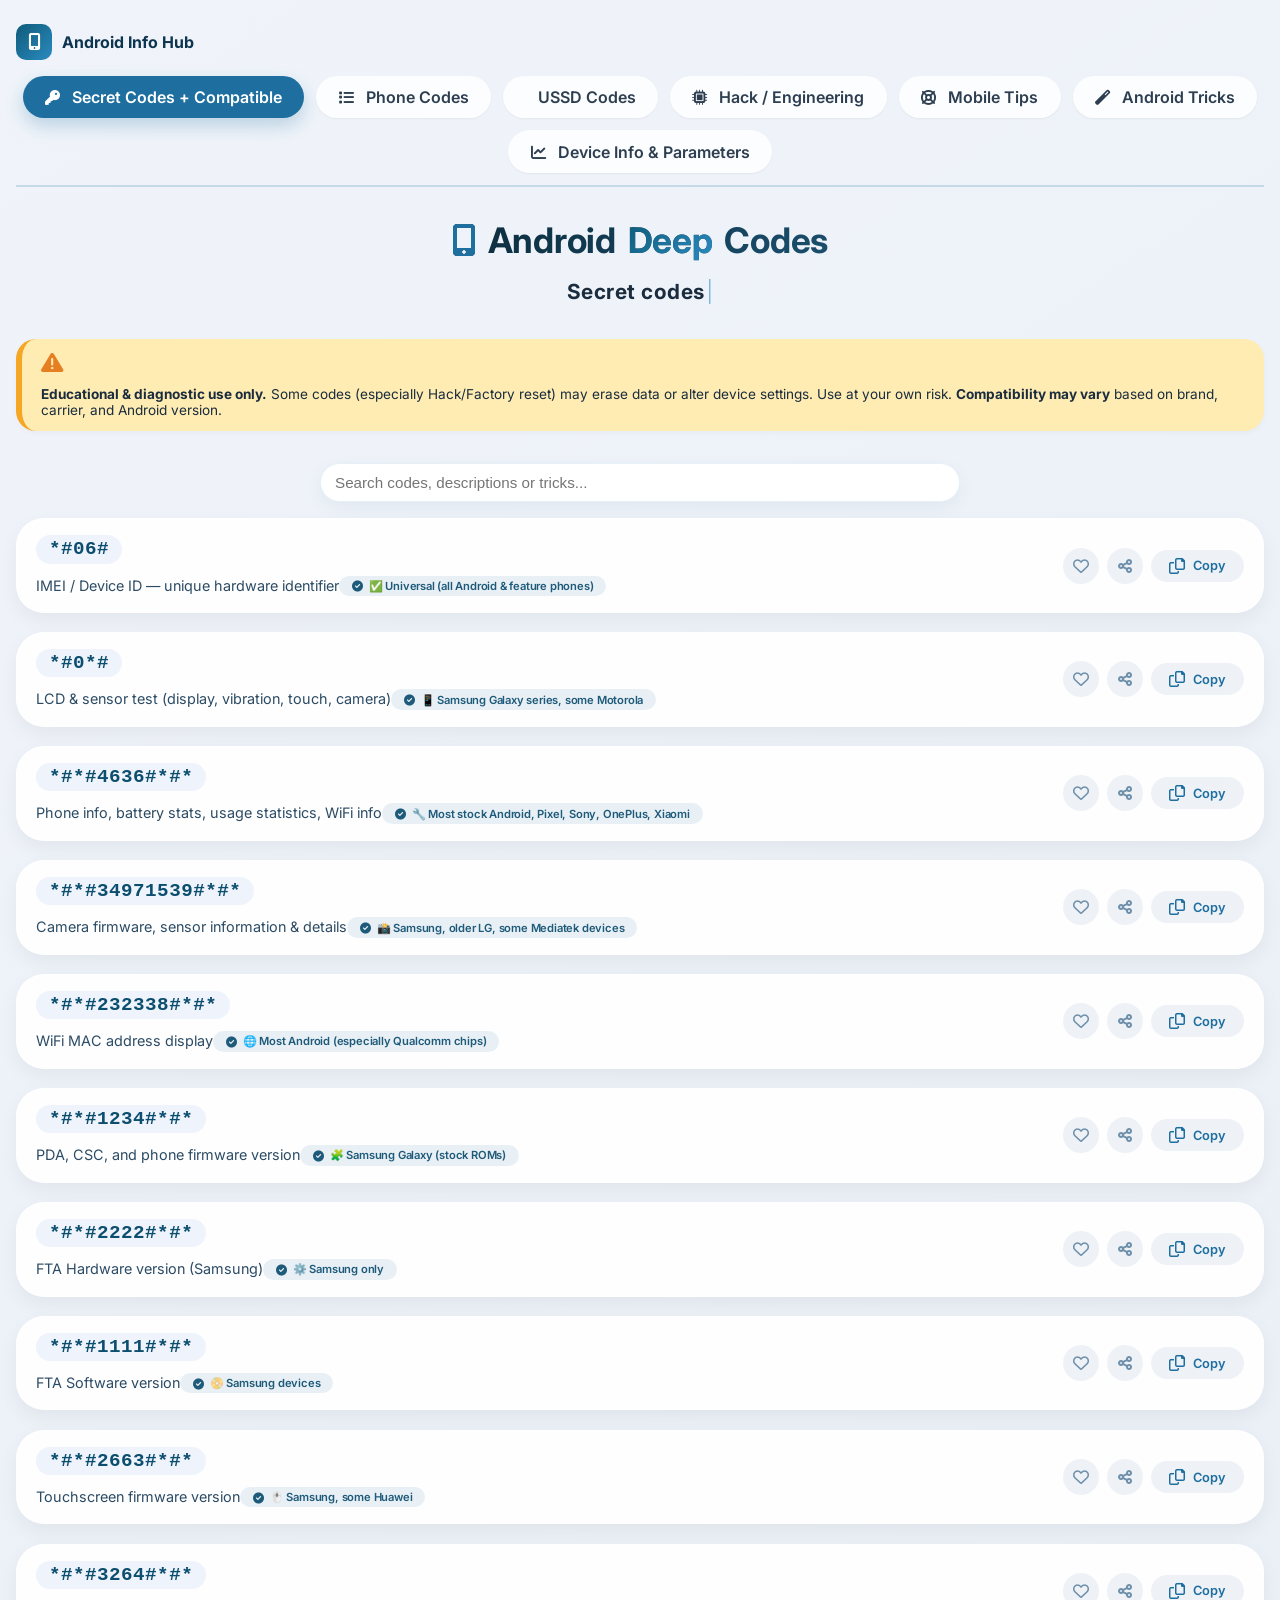
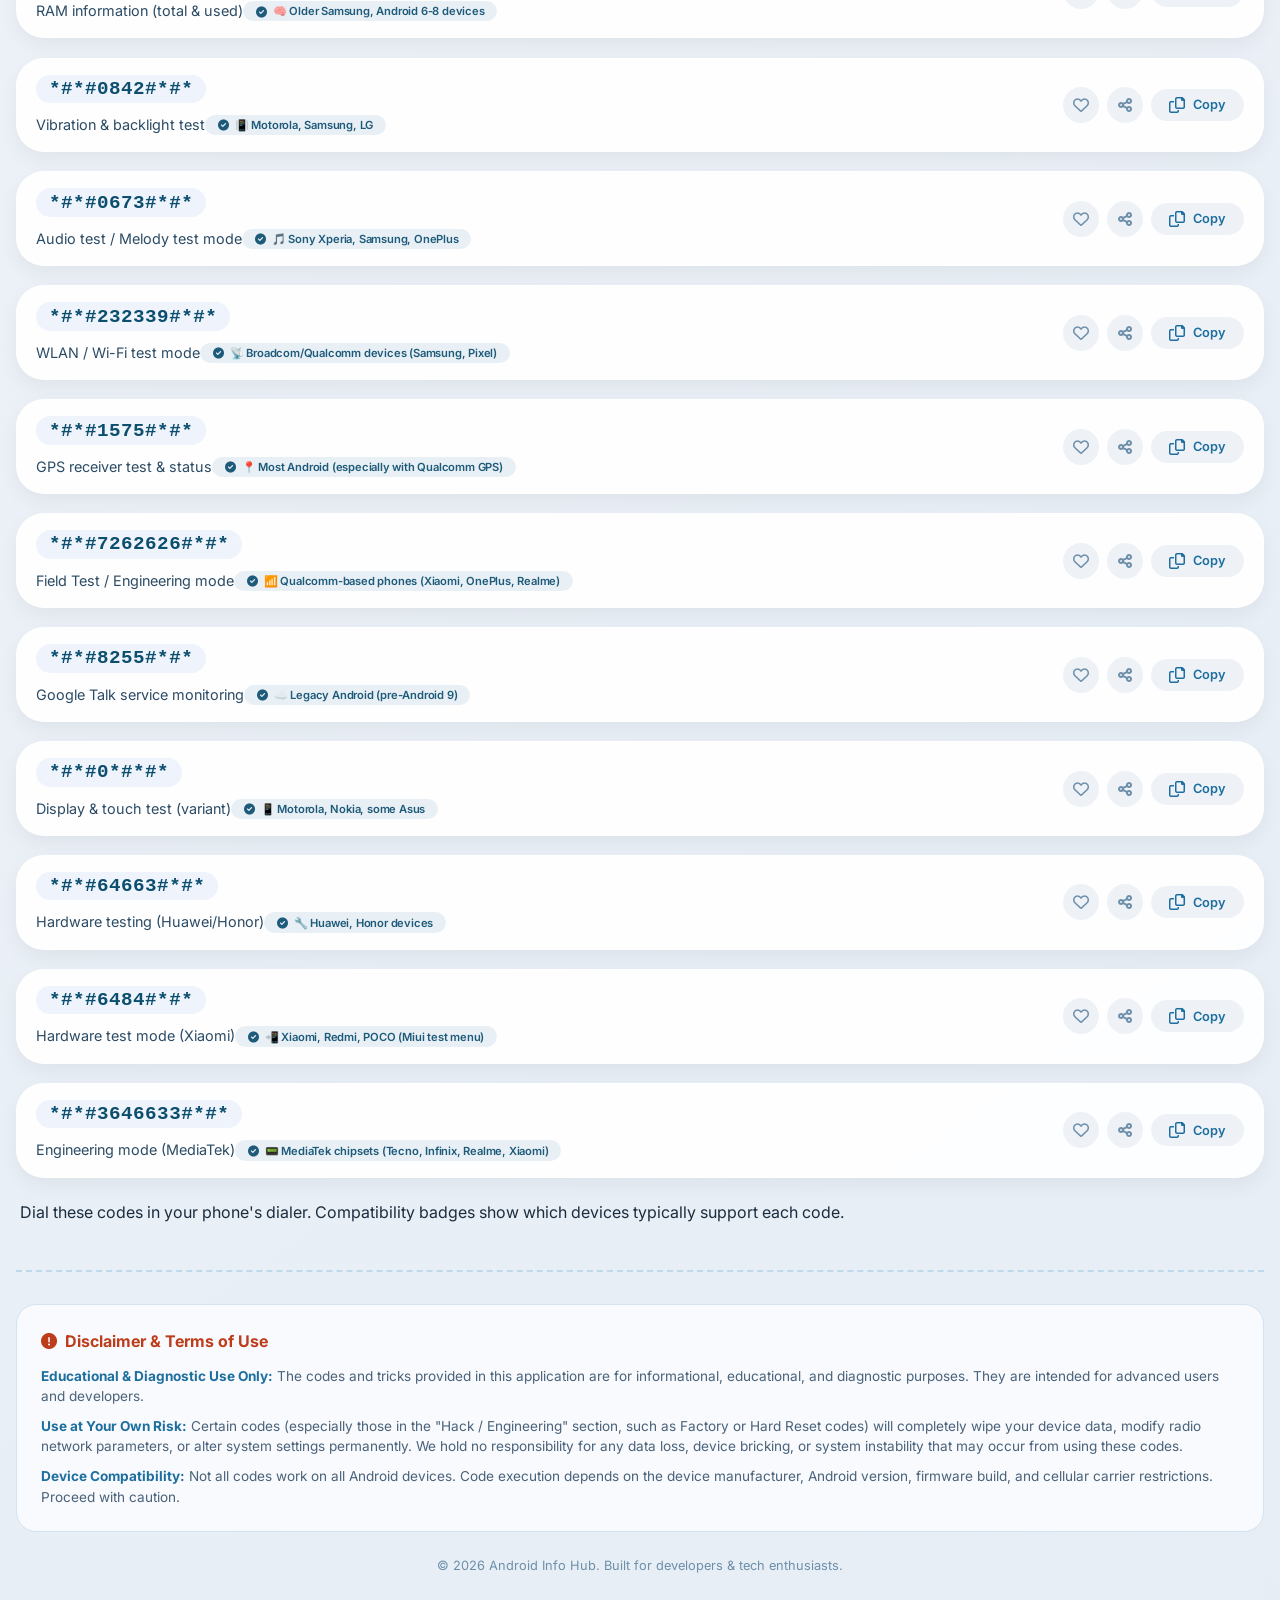
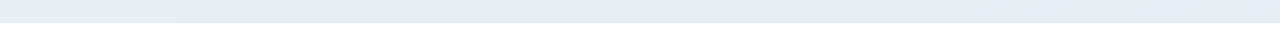
==== index.html @ 346e3eda "first commit" ====
<!DOCTYPE html>
<html lang="en">
<head>
    <meta charset="UTF-8">
    <meta name="viewport" content="width=device-width, initial-scale=1.0, viewport-fit=cover, user-scalable=yes">
    <title>Android Info Hub</title>
    <link rel="stylesheet" href="https://cdnjs.cloudflare.com/ajax/libs/font-awesome/6.0.0-beta3/css/all.min.css">
    <link href="https://fonts.googleapis.com/css2?family=Inter:opsz,wght@14..32,400;14..32,500;14..32,600;14..32,700&display=swap" rel="stylesheet">
    <link rel="stylesheet" href="style.css">
</head>
<body>
<div class="container">

    <!-- nav-wrapper: hamburger + collapsible tab menu are siblings, so menu drops right below the button -->
    <div class="nav-wrapper">
        <div class="topbar">
            <div class="topbar-brand">
                <span class="topbar-logo"><i class="fas fa-mobile-alt"></i></span>
                <span class="topbar-title">Android Info Hub</span>
            </div>
            <button id="hamburgerBtn" class="hamburger" aria-label="Toggle menu"><i class="fas fa-bars"></i></button>
        </div>
        <div class="tabs-nav">
            <button class="tab-btn active" data-tab="androidTab"><i class="fas fa-key"></i> Secret Codes + Compatible</button>
            <button class="tab-btn" data-tab="phoneCodesTab"><i class="fas fa-list"></i> Phone Codes</button>
            <button class="tab-btn" data-tab="ussdTab"><i class="fas fa-dial"></i> USSD Codes</button>
            <button class="tab-btn" data-tab="hackTab"><i class="fas fa-microchip"></i> Hack / Engineering</button>
            <button class="tab-btn" data-tab="mobileTipsTab"><i class="fas fa-life-ring"></i> Mobile Tips</button>
            <button class="tab-btn" data-tab="tricksTab"><i class="fas fa-magic"></i> Android Tricks</button>
            <button class="tab-btn" data-tab="deviceTab"><i class="fas fa-chart-line"></i> Device Info &amp; Parameters</button>
        </div>
    </div>

    <div class="hero">
        <h1><i class="fas fa-mobile-alt"></i> Android <span style="background: linear-gradient(135deg,#0f5b7a,#2a8bbf); -webkit-background-clip:text; background-clip:text; color:transparent;">Deep</span> Codes</h1>
                <div class="hero-typewriter-line">
            <span id="heroTyped" class="hero-typed"></span><span class="hero-cursor">|</span>
        </div>
    </div>

    <div class="disclaimer-badge">
        <i class="fas fa-exclamation-triangle"></i>
        <span><strong>Educational &amp; diagnostic use only.</strong> Some codes (especially Hack/Factory reset) may erase data or alter device settings. Use at your own risk. <strong>Compatibility may vary</strong> based on brand, carrier, and Android version.</span>
    </div>

    <!-- Global search for smart filtering (filters the active panel) -->
    <div style="display:flex; justify-content:center; margin-bottom:1rem;">
        <input id="globalSearch" class="global-search" placeholder="Search codes, descriptions or tricks..." aria-label="Search" />
    </div>

    <!-- SECRET CODES PANEL with compatibility -->
    <div id="androidTab" class="tab-pane active-pane">
        <div class="card-grid" id="androidCodesContainer"></div>
        <div class="footer-note" style="margin-top:1.5rem"><i class="fas fa-dialpad"></i> Dial these codes in your phone's dialer. Compatibility badges show which devices typically support each code.</div>
    </div>

    <div id="ussdTab" class="tab-pane">
        <div class="card-grid" id="ussdCodesContainer"></div>
        <div class="footer-note" style="margin-top:1.5rem"><i class="fas fa-sim-card"></i> USSD codes vary by carrier &amp; region. Mostly work for network info &amp; call forwarding.</div>
    </div>

    <div id="hackTab" class="tab-pane">
        <div class="card-grid" id="hackCodesContainer"></div>
        <div class="disclaimer-badge" style="margin-top:1rem; background:#ffded5;">
            <i class="fas fa-skull-crosswalk"></i>
            <span><strong>⚠️ DANGER ZONE:</strong> Factory reset codes will wipe all data. Engineering menus can modify radio/network parameters. Use extreme caution.</span>
        </div>
    </div>

    <!-- PHONE CODES (embedded) -->
    <div id="phoneCodesTab" class="tab-pane">
        <div class="info-panel" style="padding:1rem; border-radius:18px; background:white;">
            <h3><i class="fas fa-list"></i> Country Phone Codes</h3>
            <iframe src="phone_codes.html" title="Phone Codes" style="width:100%; height:600px; border:0; border-radius:12px; margin-top:0.8rem;"></iframe>
            <div class="footer-note" style="margin-top:0.8rem;">Embedded phone codes viewer. Open in a new tab if needed.</div>
        </div>
    </div>

    <!-- ANDROID TRICKS PANEL -->
    <div id="tricksTab" class="tab-pane">
        <div class="info-panel" style="background: white; border-radius: 28px; padding: 1.5rem;">
            <h3 style="margin-bottom: 1.5rem;"><i class="fas fa-lightbulb"></i> Useful Android Tricks &amp; Tweaks</h3>
            <div class="tricks-grid" id="tricksContainer">
                <!-- dynamic cards injected via JS -->
            </div>
            <div class="footer-note" style="margin-top: 1.5rem; text-align: left; background: #eef2fa; padding: 1rem; border-radius: 20px;">
                <i class="fas fa-info-circle"></i> These tips work on most Android devices (Android 9+). Some may require minor adjustments per manufacturer.
            </div>
        </div>
    </div>

    <!-- MOBILE TIPS PANEL -->
    <div id="mobileTipsTab" class="tab-pane">
        <div class="info-panel" style="background: white; border-radius: 28px; padding: 1.5rem;">
            <h3 style="margin-bottom: 1.5rem;"><i class="fas fa-lightbulb"></i> Practical Mobile Tips</h3>
            <div class="tricks-grid" id="mobileTipsContainer"></div>
            <div class="footer-note" style="margin-top:1.5rem; background:#eef2fa; padding:1rem; border-radius:20px;">
                <i class="fas fa-android"></i> These tips work on most Android devices (Android 9+). Some settings may vary by brand.
            </div>
        </div>
    </div>

    <div id="deviceTab" class="tab-pane">
        <div class="info-panel">
            <div style="display: flex; justify-content: space-between; align-items: center; flex-wrap: wrap;">
                <h3><i class="fas fa-microphone-alt"></i> Live Device Telemetry</h3>
                <button class="refresh-btn" id="refreshDeviceInfo"><i class="fas fa-sync-alt"></i> Refresh data</button>
            </div>
            <div id="deviceInfoGrid" class="info-grid"></div>
            <div style="font-size: 0.75rem; margin-top: 1rem; background:#eef2fa; border-radius: 20px; padding: 0.8rem;">
                <i class="fas fa-info-circle"></i> Parameters based on browser APIs: battery, network, memory, hardware concurrency.
            </div>
        </div>
    </div>

    <footer class="main-footer">
        <div class="footer-disclaimer">
            <h4><i class="fas fa-exclamation-circle"></i> Disclaimer &amp; Terms of Use</h4>
            <p><strong>Educational &amp; Diagnostic Use Only:</strong> The codes and tricks provided in this application are for informational, educational, and diagnostic purposes. They are intended for advanced users and developers.</p>
            <p><strong>Use at Your Own Risk:</strong> Certain codes (especially those in the "Hack / Engineering" section, such as Factory or Hard Reset codes) will completely wipe your device data, modify radio network parameters, or alter system settings permanently. We hold no responsibility for any data loss, device bricking, or system instability that may occur from using these codes.</p>
            <p><strong>Device Compatibility:</strong> Not all codes work on all Android devices. Code execution depends on the device manufacturer, Android version, firmware build, and cellular carrier restrictions. Proceed with caution.</p>
        </div>
        <div class="footer-bottom">
            <p>&copy; 2026 Android Info Hub. Built for developers &amp; tech enthusiasts.</p>
        </div>
    </footer>
</div>
<div id="toastMsg" class="toast-msg">✅ Copied to clipboard</div>

<script src="script.js"></script>

<style>
  .hero-typewriter-line {
    display: flex;
    justify-content: center;
    align-items: center;
    margin-top: 0.9rem;
    font-size: 1.3rem;
    font-weight: 700;
    letter-spacing: 0.5px;
    min-height: 2rem;
  }
  .hero-typed {
    animation: colorCycle 3s linear infinite;
  }
  @keyframes colorCycle {
    0%   { color: #1e6f9f; }
    14%  { color: #9b27af; }
    28%  { color: #e67e22; }
    42%  { color: #27ae60; }
    57%  { color: #e74c3c; }
    71%  { color: #2980b9; }
    85%  { color: #f39c12; }
    100% { color: #1e6f9f; }
  }
  .hero-cursor {
    display: inline-block;
    color: #2a8bbf;
    font-weight: 200;
    font-size: 1.3rem;
    animation: cursorBlink 0.75s step-end infinite;
    margin-left: 2px;
  }
  @keyframes cursorBlink {
    0%, 100% { opacity: 1; }
    50% { opacity: 0; }
  }
</style>

<script>
(function () {
  const phrases = [
    "Secret codes",
    "USSD commands",
    "Diagnostic tools",
    "Device telemetry",
    "Compatibility guides"
  ];
  const el = document.getElementById("heroTyped");
  let phraseIdx = 0, charIdx = 0, deleting = false;
  const typeSpeed = 70, deleteSpeed = 40, pauseAfterType = 1600, pauseAfterDelete = 400;

  function tick() {
    const current = phrases[phraseIdx];
    if (!deleting) {
      el.textContent = current.slice(0, ++charIdx);
      if (charIdx === current.length) {
        deleting = true;
        return setTimeout(tick, pauseAfterType);
      }
      setTimeout(tick, typeSpeed);
    } else {
      el.textContent = current.slice(0, --charIdx);
      if (charIdx === 0) {
        deleting = false;
        phraseIdx = (phraseIdx + 1) % phrases.length;
        return setTimeout(tick, pauseAfterDelete);
      }
      setTimeout(tick, deleteSpeed);
    }
  }
  setTimeout(tick, 500);
})();
</script>
</body>
</html>
---- style.css ----
* {
            margin: 0;
            padding: 0;
            box-sizing: border-box;
        }

        body {
            font-family: 'Inter', sans-serif;
            background: linear-gradient(145deg, #f0f4fa 0%, #e6edf4 100%);
            color: #1a2c3e;
            padding: 1.5rem 1rem 3rem;
            min-height: 100vh;
        }

        .container {
            max-width: 1300px;
            margin: 0 auto;
        }

        .hero {
            text-align: center;
            margin-bottom: 2rem;
        }
        .hero h1 {
            font-weight: 700;
            font-size: 2.2rem;
            background: linear-gradient(135deg, #0b2b3b, #1b4f6e);
            -webkit-background-clip: text;
            background-clip: text;
            color: transparent;
            letter-spacing: -0.3px;
            display: inline-flex;
            align-items: center;
            gap: 12px;
        }
        .hero h1 i {
            background: none;
            -webkit-background-clip: unset;
            background-clip: unset;
            color: #1e6f9f;
            font-size: 2rem;
        }
        .hero p {
            color: #2c5368;
            max-width: 680px;
            margin: 0.7rem auto 0;
            font-weight: 500;
            background: rgba(255,255,240,0.6);
            backdrop-filter: blur(2px);
            padding: 0.5rem 1rem;
            border-radius: 60px;
            display: inline-block;
        }
        /* nav-wrapper holds topbar + tabs-nav so dropdown appears right below the button */
        .nav-wrapper {
            position: relative;
            margin-bottom: 0;
        }
        /* topbar and hamburger for small screens */
        .topbar {
            display: flex;
            align-items: center;
            justify-content: space-between;
            gap: 12px;
            margin-bottom: 1rem;
        }
        .hamburger {
            background: #1e6f9f;
            color: white;
            border: none;
            padding: 10px 14px;
            border-radius: 10px;
            cursor: pointer;
            font-size: 1.1rem;
            display: none; /* shown only on small screens */
            align-items: center;
            justify-content: center;
        }
        .topbar-brand {
            display: flex;
            align-items: center;
            gap: 10px;
        }
        .topbar-logo {
            width: 36px;
            height: 36px;
            background: linear-gradient(135deg, #0f5b7a, #2a8bbf);
            border-radius: 10px;
            display: flex;
            align-items: center;
            justify-content: center;
            color: white;
            font-size: 1.05rem;
            flex-shrink: 0;
        }
        .topbar-title { font-weight: 700; color: #0d3550; font-size: 1rem; }
        .disclaimer-badge {
            background: #ffecb3;
            border-left: 6px solid #f5a623;
            padding: 0.8rem 1.2rem;
            border-radius: 20px;
            font-size: 0.85rem;
            margin-bottom: 2rem;
            text-align: left;
            display: flex;
            gap: 12px;
            align-items: center;
            flex-wrap: wrap;
            box-shadow: 0 2px 6px rgba(0,0,0,0.03);
        }
        .disclaimer-badge i {
            font-size: 1.4rem;
            color: #e67e22;
        }

        .tabs-nav {
            display: flex;
            flex-wrap: wrap;
            gap: 0.75rem;
            margin-bottom: 2rem;
            border-bottom: 2px solid rgba(30, 111, 159, 0.2);
            padding-bottom: 0.75rem;
            justify-content: center;
        }
        .tab-btn {
            background: transparent;
            border: none;
            font-family: 'Inter', monospace;
            font-weight: 600;
            font-size: 1rem;
            padding: 0.7rem 1.4rem;
            border-radius: 40px;
            cursor: pointer;
            transition: all 0.2s ease;
            color: #2c3e50;
            background: #ffffffcc;
            backdrop-filter: blur(4px);
            box-shadow: 0 1px 2px rgba(0,0,0,0.05);
        }
        .tab-btn i {
            margin-right: 8px;
            font-size: 0.95rem;
        }
        .tab-btn.active {
            background: #1e6f9f;
            color: white;
            box-shadow: 0 8px 18px rgba(30,111,159,0.25);
        }
        .tab-btn:hover:not(.active) {
            background: #d9e6f2;
            transform: translateY(-1px);
        }

        .tab-pane {
            display: none;
            animation: fadeIn 0.25s ease;
        }
        .tab-pane.active-pane {
            display: block;

        .tricks-grid {
    display: grid;
    grid-template-columns: repeat(auto-fill, minmax(300px, 1fr));
    gap: 1.2rem;
    margin-top: 0.5rem;
}
.trick-card {
    background: #f8fafd;
    border-radius: 24px;
    padding: 1.2rem;
    border: 1px solid #e2edf7;
    transition: all 0.2s;
}
.trick-card:hover {
    transform: translateY(-3px);
    box-shadow: 0 8px 20px rgba(0,0,0,0.05);
}
.trick-title {
    font-weight: 700;
    font-size: 1.2rem;
    margin-bottom: 0.75rem;
    display: flex;
    align-items: center;
    gap: 10px;
    color: #1e6f9f;
}
.trick-desc {
    font-size: 0.9rem;
    color: #2c4b64;
    line-height: 1.4;
    margin-bottom: 0.8rem;
}
.trick-steps {
    background: #ffffff;
    border-radius: 16px;
    padding: 0.6rem 0.8rem;
    font-size: 0.8rem;
    color: #1a2c3e;
    border-left: 3px solid #1e6f9f;
}
.trick-steps summary {
    font-weight: 600;
    cursor: pointer;
    color: #0c4e6e;
}
.trick-steps p {
    margin-top: 0.5rem;
    margin-left: 0.5rem;
}

        }
        @keyframes fadeIn {
            from { opacity: 0; transform: translateY(8px);}
            to { opacity: 1; transform: translateY(0);}
        }

        .card-grid {
            display: flex;
            flex-direction: column;
            gap: 1.2rem;
        }
        .code-card {
            background: rgba(255,255,255,0.92);
            backdrop-filter: blur(2px);
            border-radius: 28px;
            padding: 1rem 1.2rem;
            box-shadow: 0 8px 20px rgba(0,0,0,0.05);
            transition: all 0.2s;
            border: 1px solid rgba(255,255,255,0.6);
            display: flex;
            align-items: center;
            justify-content: space-between;
            flex-wrap: wrap;
            gap: 12px;
        }
        .code-info {
            flex: 3;
        }
        .code-info .code {
            font-family: 'SF Mono', 'Fira Code', monospace;
            font-weight: 700;
            font-size: 1.2rem;
            letter-spacing: 0.5px;
            background: #eef3fc;
            display: inline-block;
            padding: 0.2rem 0.8rem;
            border-radius: 30px;
            color: #0c4e6e;
        }
        .code-info .desc {
            margin-top: 6px;
            font-size: 0.9rem;
            color: #2c4b64;
        }
        .compat-badge {
            display: inline-flex;
            align-items: center;
            gap: 6px;
            background: #e9f0f5;
            padding: 0.2rem 0.8rem;
            border-radius: 40px;
            font-size: 0.7rem;
            font-weight: 600;
            color: #1e5a7a;
            margin-top: 6px;
            margin-right: 8px;
            letter-spacing: -0.2px;
        }
        .compat-badge i {
            font-size: 0.7rem;
        }
        /* Actions row: like + share + copy */
        .card-actions {
            display: flex;
            align-items: center;
            gap: 8px;
            flex-shrink: 0;
            flex-wrap: wrap;
        }
        .action-btn {
            background: #eef2f7;
            border: none;
            width: 36px;
            height: 36px;
            border-radius: 50%;
            display: flex;
            align-items: center;
            justify-content: center;
            cursor: pointer;
            transition: all 0.2s ease;
            font-size: 1rem;
            color: #6d8faa;
        }
        .action-btn:hover {
            transform: scale(1.12);
        }
        .like-btn:hover { background: #ffe0e6; color: #e74c3c; }
        .like-btn.liked { background: #ffe0e6; color: #e74c3c; }
        .share-btn:hover { background: #d9f0ff; color: #0077b6; }
        .like-btn.pop {
            animation: popHeart 0.3s ease;
        }
        @keyframes popHeart {
            0%   { transform: scale(1); }
            50%  { transform: scale(1.4); }
            100% { transform: scale(1); }
        }
        .copy-btn {
            background: #eef2f7;
            border: none;
            padding: 8px 18px;
            border-radius: 60px;
            font-weight: 600;
            font-size: 0.8rem;
            font-family: inherit;
            cursor: pointer;
            transition: 0.2s;
            display: flex;
            align-items: center;
            gap: 8px;
            color: #1e6f9f;
        }
        .copy-btn i {
            font-size: 1rem;
        }
        .copy-btn:hover {
            background: #1e6f9f;
            color: white;
        }
        .warning-tag {
            background: #ffded5;
            border-radius: 40px;
            padding: 0.2rem 0.8rem;
            font-size: 0.7rem;
            font-weight: 700;
            color: #bd3c1a;
            margin-left: 8px;
            display: inline-block;
        }
        .danger-card {
            border-left: 6px solid #e03a3a;
            background: #fff8f0;
        }
        .info-panel {
            background: white;
            border-radius: 28px;
            padding: 1.4rem;
            box-shadow: 0 12px 28px rgba(0,0,0,0.08);
        }
        .info-grid {
            display: grid;
            grid-template-columns: repeat(auto-fit, minmax(240px, 1fr));
            gap: 1rem;
            margin: 1.2rem 0;
        }
        .info-item {
            background: #f8fafd;
            border-radius: 24px;
            padding: 1rem 1rem;
            border: 1px solid #e2edf7;
        }
        .info-label {
            font-weight: 600;
            font-size: 0.75rem;
            text-transform: uppercase;
            letter-spacing: 1px;
            color: #4f7a9e;
        }
        .info-value {
            font-weight: 700;
            font-size: 1.1rem;
            word-break: break-word;
            margin-top: 6px;
            color: #0d3550;
        }
        .refresh-btn {
            background: #eef2f7;
            border: none;
            padding: 8px 20px;
            border-radius: 40px;
            font-weight: 500;
            cursor: pointer;
            transition: 0.2s;
            margin-top: 12px;
        }
        .main-footer {
            margin-top: 3rem;
            border-top: 2px dashed #bfd9ec;
            padding-top: 2rem;
            color: #4a627a;
            font-size: 0.85rem;
            line-height: 1.5;
        }
        .footer-disclaimer {
            background: #f8fafd;
            border: 1px solid #d3e3f2;
            border-radius: 20px;
            padding: 1.5rem;
            margin-bottom: 1.5rem;
        }
        .footer-disclaimer h4 {
            color: #bd3c1a;
            margin-bottom: 0.8rem;
            display: flex;
            align-items: center;
            gap: 8px;
            font-size: 1rem;
        }
        .footer-disclaimer p {
            margin-bottom: 0.6rem;
        }
        .footer-disclaimer p:last-child {
            margin-bottom: 0;
        }
        .footer-disclaimer strong {
            color: #1e6f9f;
        }
        .footer-bottom {
            text-align: center;
            color: #6d8faa;
            font-size: 0.8rem;
        }
        @media (max-width: 600px) {
            body { padding: 1rem; }
            .code-card { flex-direction: column; align-items: flex-start; }
            .copy-btn { align-self: flex-end; }
            .tab-btn { padding: 0.5rem 1rem; font-size: 0.85rem;}
        }
        @media (max-width: 900px) {
            .tabs-nav { justify-content: flex-start; gap: 0.5rem; overflow-x: auto; }
        }
        @media (max-width: 700px) {
            .hamburger { display: inline-flex; align-items: center; justify-content: center; }
            .tabs-nav {
                display: none;
                position: absolute;
                top: 100%;
                left: 0;
                width: 100%;
                z-index: 100;
                background: #fff;
                border-radius: 0 0 16px 16px;
                box-shadow: 0 8px 24px rgba(0,0,0,0.12);
                padding: 0.5rem 0.5rem 0.8rem;
            }
            .tabs-nav.open {
                display: flex;
                flex-direction: column;
                gap: 0.4rem;
            }
            .tab-btn { width: 100%; text-align: left; padding-left: 14px; border-radius: 12px; }
            .topbar { justify-content: space-between; margin-bottom: 0; }
            .nav-wrapper { margin-bottom: 1rem; }
            .global-search { width: 100%; padding: 10px 12px; border-radius: 999px; border: 1px solid #d3e3f2; }
        }

        .global-search { width: 640px; max-width: calc(100% - 40px); padding: 10px 14px; border-radius: 999px; border: 1px solid #e6f0f8; box-shadow: 0 6px 18px rgba(28,67,95,0.06); font-size: 0.95rem; }
        /* Responsive images and embedded content */
        .info-panel img,
        .trick-card img,
        .card-grid img,
        .tricks-grid img,
        .code-card img {
            max-width: 100%;
            height: auto;
            display: block;
            margin: 0.75rem auto;
            border-radius: 12px;
        }
        /* Tighter layout for images inside trick cards */
        .trick-card img { width: 100%; object-fit: cover; }

        /* Make the iframe less tall on small screens so it doesn't push content awkwardly */
        #phoneCodesTab iframe {
            width: 100%;
            height: 600px;
            border: 0;
            border-radius: 12px;
        }
        @media (max-width: 700px) {
            #phoneCodesTab iframe { height: 340px; }
            .hero h1 { font-size: 1.4rem; }
            .hero p { font-size: 0.92rem; max-width: 92%; }
            .disclaimer-badge { font-size: 0.8rem; padding: 0.6rem; }
            .trick-card { padding: 0.9rem; border-radius: 18px; }
            .info-panel { padding: 1rem; }
        }
        .toast-msg {
            position: fixed;
            bottom: 20px;
            left: 50%;
            transform: translateX(-50%);
            background: #1e2f3b;
            color: white;
            padding: 8px 20px;
            border-radius: 50px;
            font-size: 0.85rem;
            z-index: 1000;
            opacity: 0;
            transition: 0.2s;
            pointer-events: none;
        }
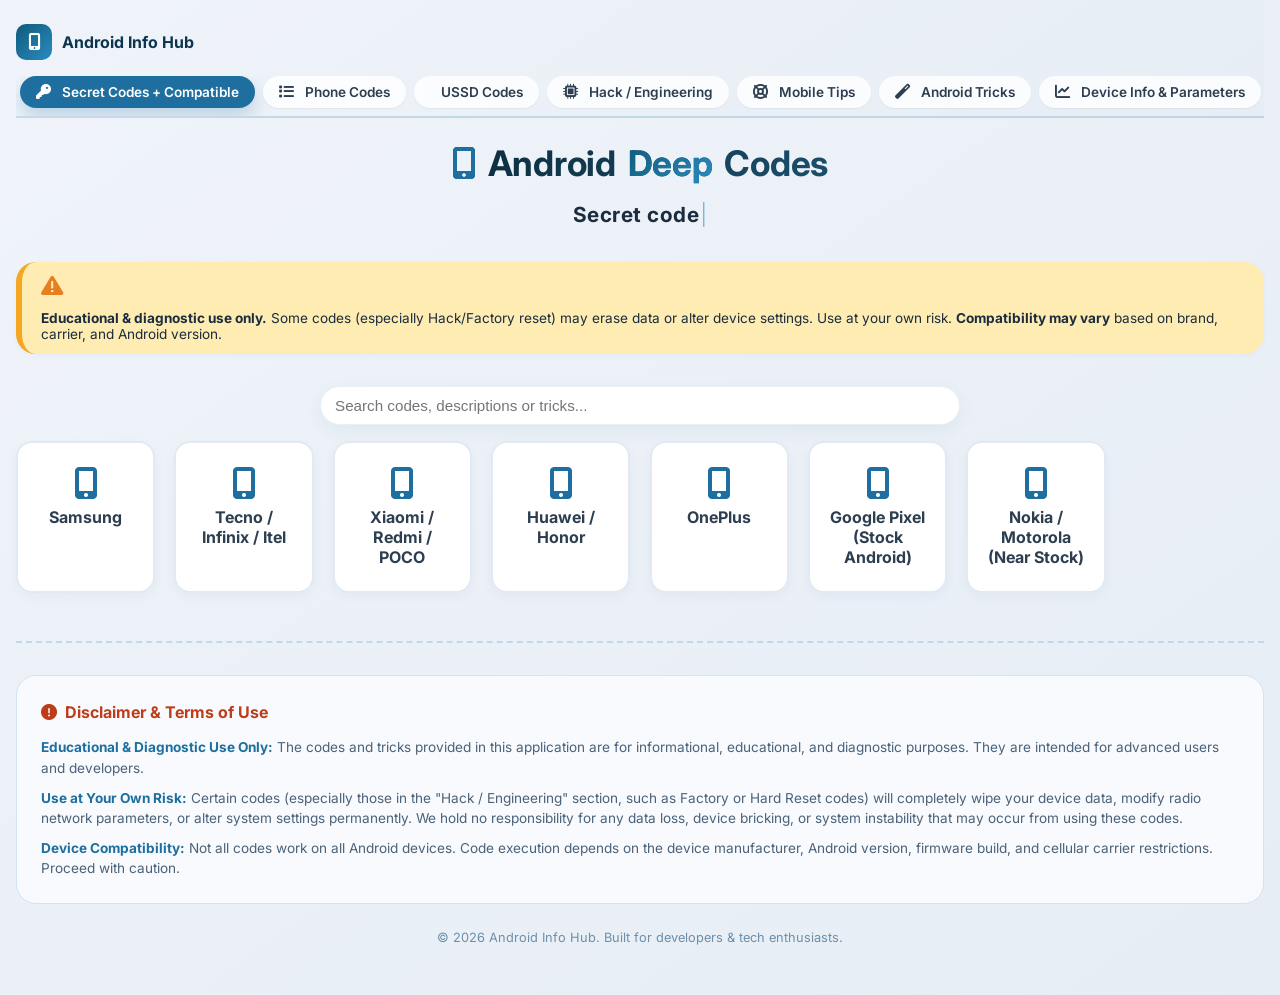
==== commit 09746585: "updated ussd" ====
--- a/index.html
+++ b/index.html
@@ -50,8 +50,18 @@
 
     <!-- SECRET CODES PANEL with compatibility -->
     <div id="androidTab" class="tab-pane active-pane">
-        <div class="card-grid" id="androidCodesContainer"></div>
-        <div class="footer-note" style="margin-top:1.5rem"><i class="fas fa-dialpad"></i> Dial these codes in your phone's dialer. Compatibility badges show which devices typically support each code.</div>
+        <!-- Brand Categories Grid -->
+        <div id="brandsGrid" class="brands-grid"></div>
+        
+        <!-- Filtered Codes Section (hidden by default) -->
+        <div id="brandCodesSection" style="display: none;">
+            <div class="brand-header">
+                <button id="backToBrandsBtn" class="action-btn back-btn"><i class="fas fa-arrow-left"></i></button>
+                <h2 id="brandTitle" class="brand-title">Brand Codes</h2>
+            </div>
+            <div class="card-grid" id="androidCodesContainer"></div>
+            <div class="footer-note" style="margin-top:1.5rem"><i class="fas fa-dialpad"></i> Dial these codes in your phone's dialer. Compatibility badges show which devices typically support each code.</div>
+        </div>
     </div>
 
     <div id="ussdTab" class="tab-pane">
--- a/style.css
+++ b/style.css
@@ -51,9 +51,14 @@
             border-radius: 60px;
             display: inline-block;
         }
-        /* nav-wrapper holds topbar + tabs-nav so dropdown appears right below the button */
+        /* nav-wrapper acts as a sticky header, containing topbar + tabs-nav */
         .nav-wrapper {
-            position: relative;
+            position: sticky;
+            top: 0;
+            z-index: 900;
+            background: linear-gradient(145deg, #f0f4fa 0%, #e6edf4 100%);
+            margin-top: -1.5rem;
+            padding-top: 1.5rem;
             margin-bottom: 0;
         }
         /* topbar and hamburger for small screens */
@@ -115,20 +120,27 @@
 
         .tabs-nav {
             display: flex;
-            flex-wrap: wrap;
-            gap: 0.75rem;
-            margin-bottom: 2rem;
+            flex-wrap: nowrap; /* keep it on one row */
+            overflow-x: auto; /* allow horizontal scroll if needed */
+            gap: 0.5rem; /* smaller gap */
+            margin-bottom: 1.5rem;
             border-bottom: 2px solid rgba(30, 111, 159, 0.2);
-            padding-bottom: 0.75rem;
+            padding-bottom: 0.5rem;
             justify-content: center;
+            /* hide scrollbar */
+            -ms-overflow-style: none;
+            scrollbar-width: none;
+        }
+        .tabs-nav::-webkit-scrollbar {
+            display: none;
         }
         .tab-btn {
             background: transparent;
             border: none;
             font-family: 'Inter', monospace;
             font-weight: 600;
-            font-size: 1rem;
-            padding: 0.7rem 1.4rem;
+            font-size: 0.85rem; /* Smaller text */
+            padding: 0.5rem 1rem; /* Smaller padding */
             border-radius: 40px;
             cursor: pointer;
             transition: all 0.2s ease;
@@ -136,6 +148,7 @@
             background: #ffffffcc;
             backdrop-filter: blur(4px);
             box-shadow: 0 1px 2px rgba(0,0,0,0.05);
+            white-space: nowrap; /* Don't squish words inside button */
         }
         .tab-btn i {
             margin-right: 8px;
@@ -383,6 +396,65 @@
             transition: 0.2s;
             margin-top: 12px;
         }
+
+        /* BRANDS GRID STYLES */
+        .brands-grid {
+            display: grid;
+            grid-template-columns: repeat(auto-fill, minmax(130px, 1fr));
+            gap: 1.2rem;
+            margin-bottom: 2rem;
+        }
+        .brand-card {
+            background: #fff;
+            border: 2px solid #e1eaf3;
+            border-radius: 16px;
+            padding: 1.5rem 1rem;
+            text-align: center;
+            cursor: pointer;
+            transition: all 0.2s ease;
+            box-shadow: 0 4px 12px rgba(20, 60, 90, 0.04);
+            display: flex;
+            flex-direction: column;
+            align-items: center;
+            gap: 0.5rem;
+        }
+        .brand-card i {
+            font-size: 2rem;
+            color: #1e6f9f;
+        }
+        .brand-card span {
+            font-weight: 700;
+            color: #2c3e50;
+            font-size: 1rem;
+        }
+        .brand-card:hover {
+            transform: translateY(-4px);
+            border-color: #1e6f9f;
+            box-shadow: 0 8px 20px rgba(30, 111, 159, 0.12);
+        }
+        .brand-header {
+            display: flex;
+            align-items: center;
+            gap: 1rem;
+            margin-bottom: 1.5rem;
+        }
+        .back-btn {
+            background: #eef2f7;
+            border-radius: 50%;
+            width: 40px;
+            height: 40px;
+            font-size: 1.1rem;
+        }
+        .back-btn:hover {
+            background: #dee6f0;
+            transform: translateX(-3px);
+        }
+        .brand-title {
+            font-size: 1.3rem;
+            color: #0d3550;
+            margin: 0;
+        }
+
         .main-footer {
             margin-top: 3rem;
             border-top: 2px dashed #bfd9ec;
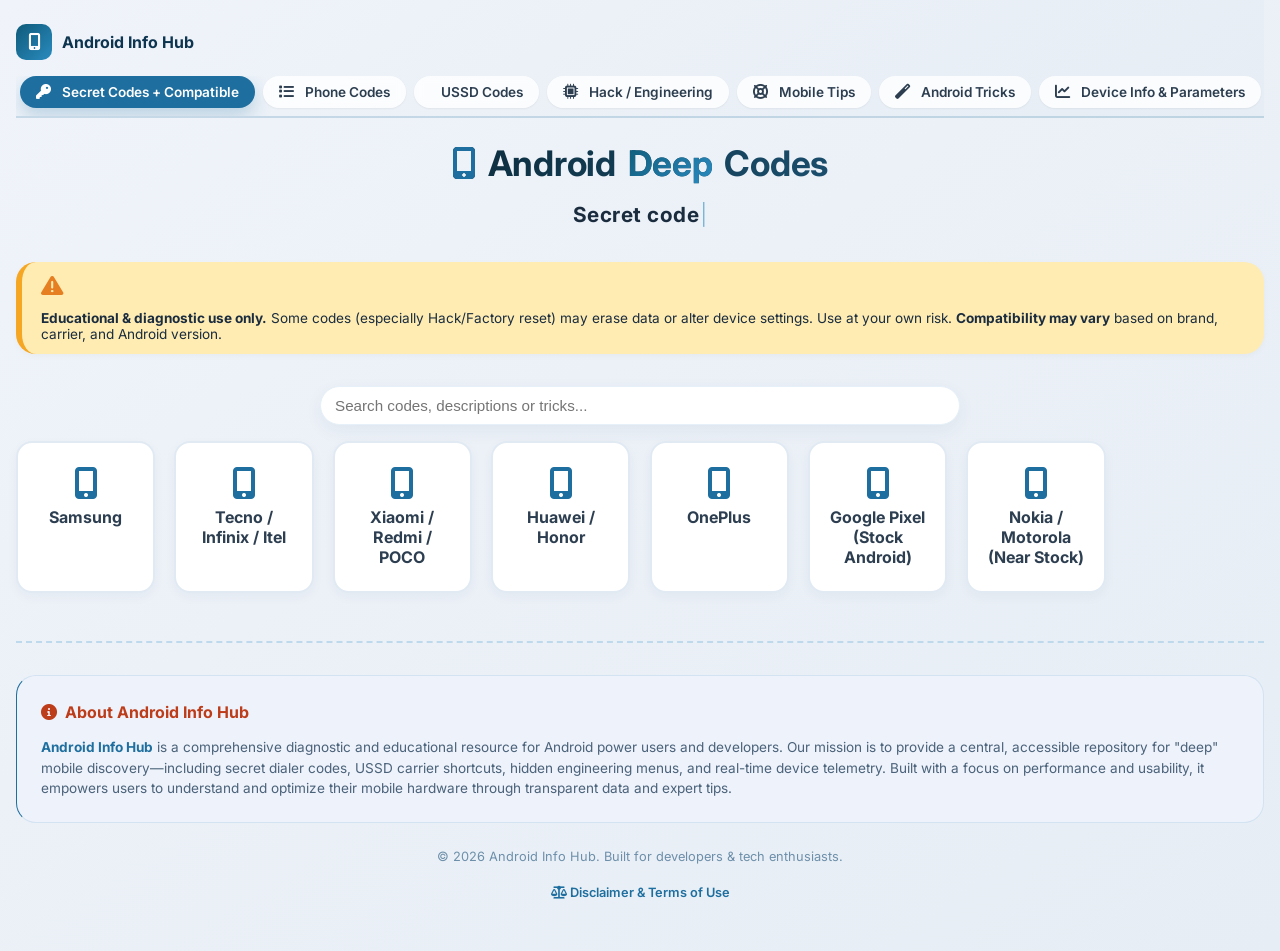
==== commit 7bdaeedd: "updates" ====
--- a/index.html
+++ b/index.html
@@ -112,26 +112,59 @@
 
     <div id="deviceTab" class="tab-pane">
         <div class="info-panel">
-            <div style="display: flex; justify-content: space-between; align-items: center; flex-wrap: wrap;">
-                <h3><i class="fas fa-microphone-alt"></i> Live Device Telemetry</h3>
-                <button class="refresh-btn" id="refreshDeviceInfo"><i class="fas fa-sync-alt"></i> Refresh data</button>
-            </div>
-            <div id="deviceInfoGrid" class="info-grid"></div>
-            <div style="font-size: 0.75rem; margin-top: 1rem; background:#eef2fa; border-radius: 20px; padding: 0.8rem;">
-                <i class="fas fa-info-circle"></i> Parameters based on browser APIs: battery, network, memory, hardware concurrency.
+            <div style="display: flex; justify-content: space-between; align-items: center; flex-wrap: wrap; margin-bottom: 1.5rem;">
+                <h3><i class="fas fa-tachometer-alt"></i> On-Device Telemetry Dashboard</h3>
+                <button class="refresh-btn" id="refreshDeviceInfo"><i class="fas fa-sync-alt"></i> Run Diagnostics</button>
+            </div>
+
+            <!-- 1. Identity & Core Info -->
+            <div class="telemetry-section">
+                <h4><i class="fas fa-fingerprint"></i> 1. Device Identity & Core Info</h4>
+                <div id="identityGrid" class="info-grid"></div>
+            </div>
+
+            <!-- 2. Hardware Health & Performance -->
+            <div class="telemetry-section">
+                <h4><i class="fas fa-heartbeat"></i> 2. Hardware Health & Resource Metrics</h4>
+                <div id="healthGrid" class="info-grid"></div>
+            </div>
+
+            <!-- 3. Connectivity & Environment -->
+            <div class="telemetry-section">
+                <h4><i class="fas fa-wifi"></i> 3. Connectivity & Environment</h4>
+                <div id="connectivityGrid" class="info-grid"></div>
+            </div>
+
+            <!-- 4. Software & Application Metrics -->
+            <div class="telemetry-section">
+                <h4><i class="fas fa-box-open"></i> 4. Software & Application Metrics</h4>
+                <div id="softwareGrid" class="info-grid"></div>
+            </div>
+
+            <!-- 5. Security & Proactive Monitoring -->
+            <div class="telemetry-section">
+                <h4><i class="fas fa-shield-alt"></i> 5. Security & Events</h4>
+                <div class="security-log-container">
+                    <div id="securityLog" class="security-log"></div>
+                </div>
+            </div>
+
+            <div style="font-size: 0.75rem; margin-top: 1.5rem; background:#eef2fa; border-radius: 20px; padding: 1rem; border-left: 4px solid #1e6f9f;">
+                <i class="fas fa-info-circle"></i> <strong>Telemetry Source:</strong> Data gathered via Navigator, Performance, and Battery Status APIs. Some lower-level hardware parameters are estimated or simulated for diagnostic demonstration.
             </div>
         </div>
     </div>
 
     <footer class="main-footer">
-        <div class="footer-disclaimer">
-            <h4><i class="fas fa-exclamation-circle"></i> Disclaimer &amp; Terms of Use</h4>
-            <p><strong>Educational &amp; Diagnostic Use Only:</strong> The codes and tricks provided in this application are for informational, educational, and diagnostic purposes. They are intended for advanced users and developers.</p>
-            <p><strong>Use at Your Own Risk:</strong> Certain codes (especially those in the "Hack / Engineering" section, such as Factory or Hard Reset codes) will completely wipe your device data, modify radio network parameters, or alter system settings permanently. We hold no responsibility for any data loss, device bricking, or system instability that may occur from using these codes.</p>
-            <p><strong>Device Compatibility:</strong> Not all codes work on all Android devices. Code execution depends on the device manufacturer, Android version, firmware build, and cellular carrier restrictions. Proceed with caution.</p>
+        <div class="footer-disclaimer" style="margin-bottom: 1.5rem; background: #eef2fa; border-left-color: #1e6f9f;">
+            <h4><i class="fas fa-info-circle"></i> About Android Info Hub</h4>
+            <p><strong>Android Info Hub</strong> is a comprehensive diagnostic and educational resource for Android power users and developers. Our mission is to provide a central, accessible repository for "deep" mobile discovery—including secret dialer codes, USSD carrier shortcuts, hidden engineering menus, and real-time device telemetry. Built with a focus on performance and usability, it empowers users to understand and optimize their mobile hardware through transparent data and expert tips.</p>
         </div>
         <div class="footer-bottom">
             <p>&copy; 2026 Android Info Hub. Built for developers &amp; tech enthusiasts.</p>
+            <div class="footer-links">
+                <a href="disclaimer.html" class="legal-link"><i class="fas fa-balance-scale"></i> Disclaimer &amp; Terms of Use</a>
+            </div>
         </div>
     </footer>
 </div>
@@ -139,45 +172,8 @@
 
 <script src="script.js"></script>
 
-<style>
-  .hero-typewriter-line {
-    display: flex;
-    justify-content: center;
-    align-items: center;
-    margin-top: 0.9rem;
-    font-size: 1.3rem;
-    font-weight: 700;
-    letter-spacing: 0.5px;
-    min-height: 2rem;
-  }
-  .hero-typed {
-    animation: colorCycle 3s linear infinite;
-  }
-  @keyframes colorCycle {
-    0%   { color: #1e6f9f; }
-    14%  { color: #9b27af; }
-    28%  { color: #e67e22; }
-    42%  { color: #27ae60; }
-    57%  { color: #e74c3c; }
-    71%  { color: #2980b9; }
-    85%  { color: #f39c12; }
-    100% { color: #1e6f9f; }
-  }
-  .hero-cursor {
-    display: inline-block;
-    color: #2a8bbf;
-    font-weight: 200;
-    font-size: 1.3rem;
-    animation: cursorBlink 0.75s step-end infinite;
-    margin-left: 2px;
-  }
-  @keyframes cursorBlink {
-    0%, 100% { opacity: 1; }
-    50% { opacity: 0; }
-  }
-</style>
-
 <script>
+    // Typewriter effect for hero section   
 (function () {
   const phrases = [
     "Secret codes",
--- a/style.css
+++ b/style.css
@@ -11,6 +11,43 @@
             padding: 1.5rem 1rem 3rem;
             min-height: 100vh;
         }
+    /*typewriter effect styling*/
+    .hero-typewriter-line {
+        display: flex;
+        justify-content: center;
+        align-items: center;
+        margin-top: 0.9rem;
+        font-size: 1.3rem;
+        font-weight: 700;
+        letter-spacing: 0.5px;
+        min-height: 2rem;
+    }
+    .hero-typed {
+        animation: colorCycle 3s linear infinite;
+    }
+    @keyframes colorCycle {
+        0%   { color: #1e6f9f; }
+        14%  { color: #9b27af; }
+        28%  { color: #e67e22; }
+        42%  { color: #27ae60; }
+        57%  { color: #e74c3c; }
+        71%  { color: #2980b9; }
+        85%  { color: #f39c12; }
+        100% { color: #1e6f9f; }
+    }
+    .hero-cursor {
+        display: inline-block;
+        color: #2a8bbf;
+        font-weight: 200;
+        font-size: 1.3rem;
+        animation: cursorBlink 0.75s step-end infinite;
+        margin-left: 2px;
+    }
+    @keyframes cursorBlink {
+        0%, 100% { opacity: 1; }
+        50% { opacity: 0; }
+    }
+    /*--end of styling*/    
 
         .container {
             max-width: 1300px;
@@ -387,14 +424,99 @@
             color: #0d3550;
         }
         .refresh-btn {
-            background: #eef2f7;
+            background: #1e6f9f;
+            color: white;
             border: none;
-            padding: 8px 20px;
+            padding: 10px 24px;
             border-radius: 40px;
-            font-weight: 500;
+            font-weight: 600;
             cursor: pointer;
             transition: 0.2s;
-            margin-top: 12px;
+            box-shadow: 0 4px 12px rgba(30,111,159,0.2);
+        }
+        .refresh-btn:hover {
+            background: #15557a;
+            transform: translateY(-2px);
+        }
+
+        /* TELEMETRY DASHBOARD STYLES */
+        .telemetry-section {
+            margin-bottom: 2rem;
+            padding-bottom: 1rem;
+            border-bottom: 1px solid #e1eaf3;
+        }
+        .telemetry-section:last-child {
+            border-bottom: none;
+        }
+        .telemetry-section h4 {
+            font-size: 1rem;
+            color: #1a2c3e;
+            margin-bottom: 1rem;
+            display: flex;
+            align-items: center;
+            gap: 10px;
+            font-weight: 700;
+        }
+        .telemetry-section h4 i {
+            color: #1e6f9f;
+        }
+
+        /* Progress bars for metrics */
+        .metric-progress-wrapper {
+            margin-top: 8px;
+            width: 100%;
+        }
+        .metric-progress-bar {
+            height: 6px;
+            background: #e1eaf3;
+            border-radius: 10px;
+            overflow: hidden;
+            position: relative;
+        }
+        .metric-progress-fill {
+            height: 100%;
+            border-radius: 10px;
+            transition: width 0.8s cubic-bezier(0.4, 0, 0.2, 1);
+        }
+        .fill-green { background: linear-gradient(90deg, #2ecc71, #27ae60); }
+        .fill-yellow { background: linear-gradient(90deg, #f1c40f, #f39c12); }
+        .fill-red { background: linear-gradient(90deg, #e74c3c, #c0392b); }
+        .fill-blue { background: linear-gradient(90deg, #3498db, #2980b9); }
+
+        /* Security Log Styles */
+        .security-log-container {
+            background: #1c262f;
+            border-radius: 16px;
+            padding: 1rem;
+            max-height: 250px;
+            overflow-y: auto;
+            border: 1px solid #2c3e50;
+            box-shadow: inset 0 2px 10px rgba(0,0,0,0.2);
+        }
+        .security-log {
+            font-family: 'SF Mono', 'Fira Code', monospace;
+            font-size: 0.8rem;
+            line-height: 1.6;
+            color: #a5b1c2;
+        }
+        .log-entry {
+            display: flex;
+            gap: 10px;
+            margin-bottom: 4px;
+            border-bottom: 1px solid #2d3436;
+            padding-bottom: 4px;
+        }
+        .log-timestamp { color: #4b6584; white-space: nowrap; }
+        .log-level { font-weight: 700; width: 60px; flex-shrink: 0; }
+        .level-info { color: #45aaf2; }
+        .level-success { color: #26de81; }
+        .level-warning { color: #fed330; }
+        .level-error { color: #eb3b5a; }
+        .log-msg { color: #d1d8e0; }
+
+        .info-grid {
+            margin-top: 0.5rem;
+            margin-bottom: 0.5rem;
         }
 
         /* BRANDS GRID STYLES */
@@ -571,4 +693,25 @@
             opacity: 0;
             transition: 0.2s;
             pointer-events: none;
+        }
+
+        .legal-link {
+            color: #1e6f9f;
+            text-decoration: none;
+            font-weight: 600;
+            cursor: pointer;
+            margin: 0 10px;
+            transition: color 0.2s;
+            border-bottom: 1px dashed transparent;
+        }
+        .legal-link:hover {
+            color: #0d3550;
+            border-bottom-color: #0d3550;
+        }
+        .footer-links {
+            margin-top: 1rem;
+            display: flex;
+            justify-content: center;
+            flex-wrap: wrap;
+            gap: 12px;
         }
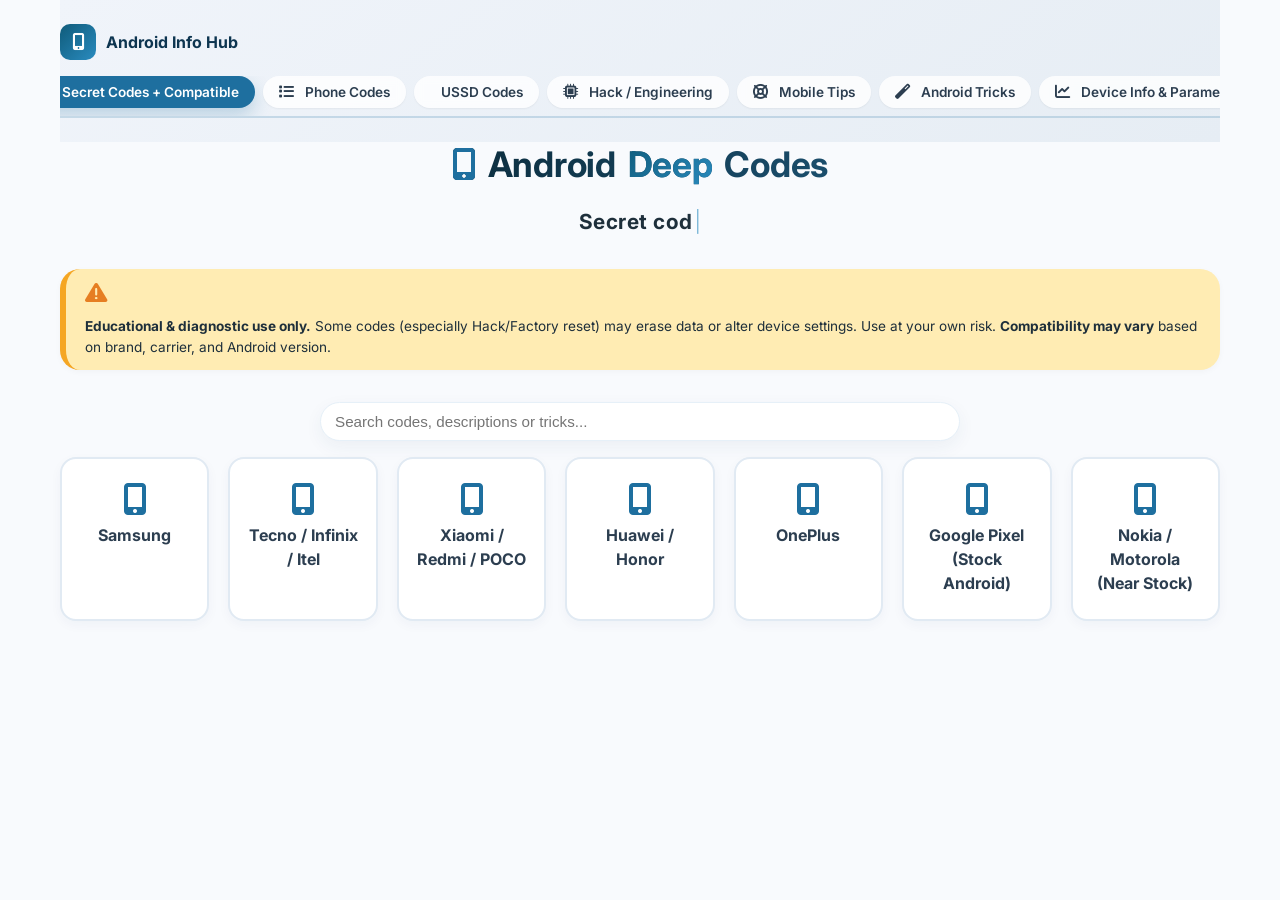
==== commit 41a23b05: "Refactor warning into a global banner styled in footer" ====
--- a/index.html
+++ b/index.html
@@ -139,31 +139,97 @@
             <div class="telemetry-section">
                 <h4><i class="fas fa-box-open"></i> 4. Software & Application Metrics</h4>
                 <div id="softwareGrid" class="info-grid"></div>
-            </div>
-
-            <!-- 5. Security & Proactive Monitoring -->
-            <div class="telemetry-section">
-                <h4><i class="fas fa-shield-alt"></i> 5. Security & Events</h4>
-                <div class="security-log-container">
-                    <div id="securityLog" class="security-log"></div>
+    </div>
+
+    <!-- Main Content Area -->
+    <main class="main-content" style="flex: 1;">
+        <!-- Hero Section -->
+        <header class="hero-section">
+            <h1 id="heroTyped">Secret codes</h1>
+            <p>Master your Android device with hidden commands, USSD shortcuts, and real-time telemetry diagnostic tools.</p>
+        </header>
+
+        <!-- Search Bar -->
+        <div class="search-container">
+            <i class="fas fa-search search-icon"></i>
+            <input type="text" id="searchInput" placeholder="Search codes (e.g., *#06#, Battery, Camera)..." aria-label="Search codes">
+        </div>
+
+        <!-- Navigation Tabs -->
+        <nav class="nav-tabs">
+            <button class="nav-tab active" data-tab="searchTab"><i class="fas fa-th-list"></i> All Codes</button>
+            <button class="nav-tab" data-tab="deviceTab"><i class="fas fa-microchip"></i> Device Info & Telemetry</button>
+            <button class="nav-tab" data-tab="hackTab"><i class="fas fa-user-secret"></i> Hack / Engineering</button>
+        </nav>
+
+        <!-- Tab Panes -->
+        <div id="searchTab" class="tab-pane active-pane">
+            <div id="codesContainer" class="codes-grid"></div>
+        </div>
+
+        <div id="deviceTab" class="tab-pane">
+            <div id="deviceInfoContainer">
+                <div class="telemetry-header">
+                    <h2><i class="fas fa-radar"></i> Live Device Telemetry</h2>
+                    <button class="refresh-btn" onclick="renderTelemetry()"><i class="fas fa-sync-alt"></i> Run Diagnostics</button>
                 </div>
-            </div>
-
-            <div style="font-size: 0.75rem; margin-top: 1.5rem; background:#eef2fa; border-radius: 20px; padding: 1rem; border-left: 4px solid #1e6f9f;">
-                <i class="fas fa-info-circle"></i> <strong>Telemetry Source:</strong> Data gathered via Navigator, Performance, and Battery Status APIs. Some lower-level hardware parameters are estimated or simulated for diagnostic demonstration.
-            </div>
-        </div>
-    </div>
+                <!-- Telemetry Grids ... -->
+                <div id="telemetryGrid" class="telemetry-grid"></div>
+                <div id="securityLogArea"></div>
+                
+                <div style="font-size: 0.75rem; margin-top: 1.5rem; background:#eef2fa; border-radius: 20px; padding: 1rem; border-left: 4px solid #1e6f9f;">
+                    <i class="fas fa-info-circle"></i> <strong>Telemetry Source:</strong> Data gathered via Navigator, Performance, and Battery Status APIs. Some lower-level hardware parameters are estimated or simulated for diagnostic demonstration.
+                </div>
+            </div>
+        </div>
+
+        <div id="hackTab" class="tab-pane">
+            <div class="info-alert">
+                <i class="fas fa-exclamation-triangle"></i>
+                <div>
+                    <strong>Warning:</strong> Use engineering codes with extreme caution. Some may wipe data or alter radio settings.
+                </div>
+            </div>
+            <div id="hackCodesContainer" class="codes-grid"></div>
+        </div>
+    </main>
 
     <footer class="main-footer">
-        <div class="footer-disclaimer" style="margin-bottom: 1.5rem; background: #eef2fa; border-left-color: #1e6f9f;">
-            <h4><i class="fas fa-info-circle"></i> About Android Info Hub</h4>
-            <p><strong>Android Info Hub</strong> is a comprehensive diagnostic and educational resource for Android power users and developers. Our mission is to provide a central, accessible repository for "deep" mobile discovery—including secret dialer codes, USSD carrier shortcuts, hidden engineering menus, and real-time device telemetry. Built with a focus on performance and usability, it empowers users to understand and optimize their mobile hardware through transparent data and expert tips.</p>
+        <div class="global-warning-banner">
+            <i class="fas fa-exclamation-triangle"></i>
+            <div>
+                <strong>Educational & diagnostic use only.</strong> Some codes (especially Hack/Factory reset) may erase data or alter device settings. Use at your own risk. <strong>Compatibility may vary</strong> based on brand, carrier, and Android version.
+            </div>
+        </div>
+        <div class="footer-grid">
+            <div class="footer-column">
+                <h4><i class="fas fa-robot"></i> Android Info Hub</h4>
+                <p>A comprehensive diagnostic and educational resource for power users and developers. We provide deep mobile discovery through secret codes, USSD shortcuts, and real-time hardware telemetry.</p>
+            </div>
+            <div class="footer-column">
+                <h4><i class="fas fa-link"></i> Quick Navigation</h4>
+                <ul class="footer-links-list">
+                    <li><a href="javascript:void(0)" onclick="document.querySelector('[data-tab=searchTab]').click()"><i class="fas fa-chevron-right"></i> All Code Categories</a></li>
+                    <li><a href="javascript:void(0)" onclick="document.querySelector('[data-tab=deviceTab]').click()"><i class="fas fa-chevron-right"></i> Performance & Telemetry</a></li>
+                    <li><a href="javascript:void(0)" onclick="document.querySelector('[data-tab=hackTab]').click()"><i class="fas fa-chevron-right"></i> Engineering Codes</a></li>
+                </ul>
+            </div>
+            <div class="footer-column">
+                <h4><i class="fas fa-balance-scale"></i> Help & Legal</h4>
+                <ul class="footer-links-list">
+                    <li><a href="disclaimer.html"><i class="fas fa-chevron-right"></i> Disclaimer & Terms</a></li>
+                    <li><a href="https://github.com/devwhitewizard" target="_blank"><i class="fas fa-chevron-right"></i> Developer GitHub</a></li>
+                    <li><a href="README.md"><i class="fas fa-chevron-right"></i> Documentation</a></li>
+                </ul>
+            </div>
         </div>
         <div class="footer-bottom">
-            <p>&copy; 2026 Android Info Hub. Built for developers &amp; tech enthusiasts.</p>
-            <div class="footer-links">
-                <a href="disclaimer.html" class="legal-link"><i class="fas fa-balance-scale"></i> Disclaimer &amp; Terms of Use</a>
+            <p>&copy; 2026 Android Info Hub. Built with excellence for tech enthusiasts.</p>
+            <div class="footer-socials">
+                <a href="#"><i class="fab fa-github"></i></a>
+                <a href="#"><i class="fab fa-twitter"></i></a>
+                <a href="#"><i class="fab fa-linkedin"></i></a>
+                <a href="#"><i class="fas fa-envelope"></i></a>
             </div>
         </div>
     </footer>
--- a/style.css
+++ b/style.css
@@ -269,6 +269,22 @@
             flex-direction: column;
             gap: 1.2rem;
         }
+        .warning-expanded {
+            font-size: 0.8rem;
+            color: #d93025;
+            background: #fdf2f2;
+            border: 1px solid #f9d7d7;
+            padding: 10px 12px;
+            border-radius: 6px;
+            margin-top: 10px;
+            line-height: 1.4;
+            animation: fadeIn 0.2s ease-in-out;
+        }
+
+        .warning-expanded i {
+            margin-right: 6px;
+        }
+
         .code-card {
             background: rgba(255,255,255,0.92);
             backdrop-filter: blur(2px);
@@ -355,6 +371,152 @@
             50%  { transform: scale(1.4); }
             100% { transform: scale(1); }
         }
+        body {
+            font-family: 'Inter', system-ui, -apple-system, sans-serif;
+            background: #f8fafd;
+            color: #1e2f3b;
+            margin: 0;
+            padding: 0;
+            line-height: 1.5;
+            -webkit-font-smoothing: antialiased;
+            min-height: 100vh;
+            display: flex;
+            flex-direction: column;
+        }
+
+        .container {
+            max-width: 1200px;
+            margin: 0 auto;
+            padding: 20px;
+            padding-bottom: 80px; /* Space for sticky nav info */
+            flex: 1; /* Pushes footer down */
+            display: flex;
+            flex-direction: column;
+        }
+
+        /* PREMIUM FOOTER STYLES */
+        .main-footer {
+            background: #ffffff;
+            border-top: 1px solid #e1e7ee;
+            padding: 4rem 1.5rem 2rem;
+            margin-top: 4rem;
+        }
+
+        .footer-grid {
+            display: grid;
+            grid-template-columns: 1.5fr 1fr 1fr;
+            gap: 3rem;
+            max-width: 1200px;
+            margin: 0 auto;
+        }
+
+        .footer-column h4 {
+            color: #0d3550;
+            font-size: 1.1rem;
+            margin-bottom: 1.5rem;
+            font-weight: 700;
+            display: flex;
+            align-items: center;
+            gap: 10px;
+        }
+
+        .footer-column p {
+            color: #4a627a;
+            font-size: 0.95rem;
+            line-height: 1.6;
+        }
+
+        .footer-links-list {
+            list-style: none;
+            padding: 0;
+            margin: 0;
+        }
+
+        .footer-links-list li {
+            margin-bottom: 0.8rem;
+        }
+
+        .footer-links-list a {
+            color: #4a627a;
+            text-decoration: none;
+            font-size: 0.95rem;
+            transition: all 0.2s ease;
+            display: inline-flex;
+            align-items: center;
+            gap: 8px;
+        }
+
+        .footer-links-list a:hover {
+            color: #1e6f9f;
+            transform: translateX(5px);
+        }
+
+        .footer-bottom {
+            border-top: 1px solid #f0f4f8;
+            margin-top: 3rem;
+            padding-top: 2rem;
+            text-align: center;
+            max-width: 1200px;
+            margin-left: auto;
+            margin-right: auto;
+        }
+
+        .footer-bottom p {
+            color: #8da2b5;
+            font-size: 0.9rem;
+            margin-bottom: 1rem;
+        }
+
+        .footer-socials {
+            display: flex;
+            justify-content: center;
+            gap: 1.5rem;
+            margin-top: 1rem;
+        }
+
+        .footer-socials a {
+            color: #8da2b5;
+            font-size: 1.2rem;
+            transition: color 0.2s;
+        }
+
+        .footer-socials a:hover {
+            color: #1e6f9f;
+        }
+
+        .global-warning-banner {
+            background-color: #fff8d6;
+            border-left: 5px solid #f39c12;
+            padding: 12px 16px;
+            margin: 0 auto 2.5rem auto;
+            border-radius: 6px;
+            color: #333;
+            max-width: 1200px;
+            font-size: 0.9rem;
+            display: flex;
+            align-items: flex-start;
+            gap: 12px;
+            line-height: 1.5;
+            box-shadow: 0 2px 8px rgba(0,0,0,0.03);
+        }
+
+        .global-warning-banner i {
+            color: #f39c12;
+            font-size: 1.2rem;
+            margin-top: 2px;
+        }
+
+        /* Responsive Footer */
+        @media (max-width: 768px) {
+            .footer-grid {
+                grid-template-columns: 1fr;
+                gap: 2rem;
+            }
+            .main-footer {
+                padding: 3rem 1.5rem 1.5rem;
+            }
+        }
+
         .copy-btn {
             background: #eef2f7;
             border: none;
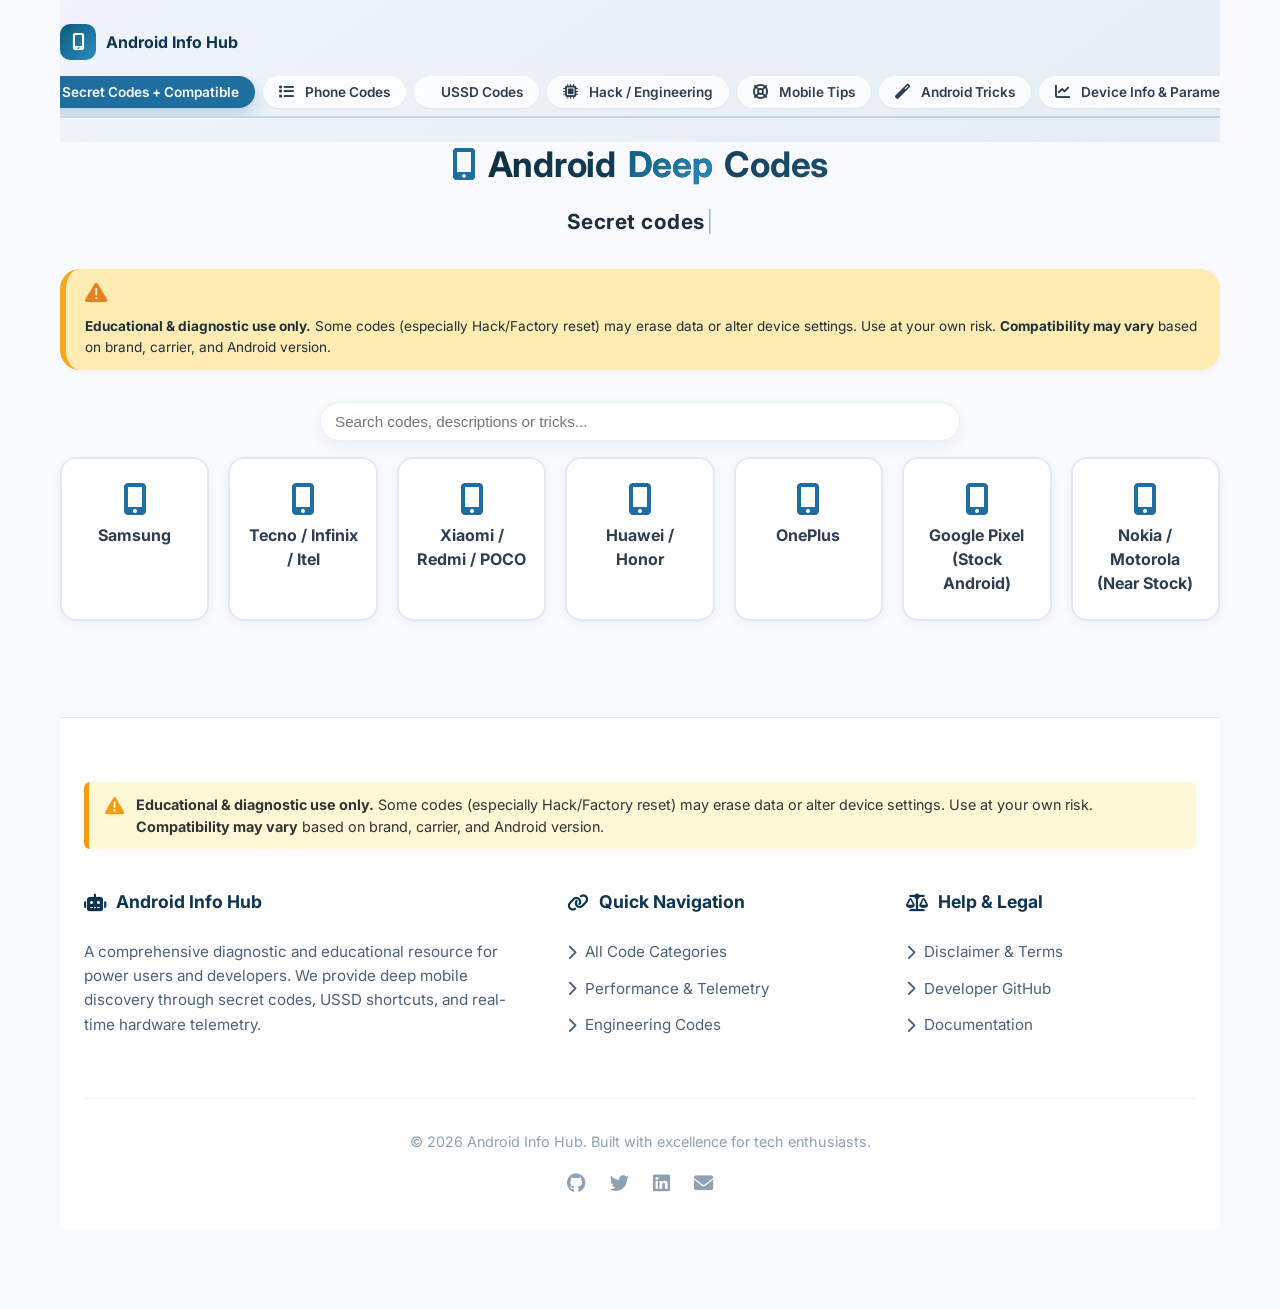
==== commit 9c6543fb: "Fix duplicated layout CSS/HTML and restore warning drop-down button to code cards" ====
--- a/index.html
+++ b/index.html
@@ -139,60 +139,9 @@
             <div class="telemetry-section">
                 <h4><i class="fas fa-box-open"></i> 4. Software & Application Metrics</h4>
                 <div id="softwareGrid" class="info-grid"></div>
-    </div>
-
-    <!-- Main Content Area -->
-    <main class="main-content" style="flex: 1;">
-        <!-- Hero Section -->
-        <header class="hero-section">
-            <h1 id="heroTyped">Secret codes</h1>
-            <p>Master your Android device with hidden commands, USSD shortcuts, and real-time telemetry diagnostic tools.</p>
-        </header>
-
-        <!-- Search Bar -->
-        <div class="search-container">
-            <i class="fas fa-search search-icon"></i>
-            <input type="text" id="searchInput" placeholder="Search codes (e.g., *#06#, Battery, Camera)..." aria-label="Search codes">
-        </div>
-
-        <!-- Navigation Tabs -->
-        <nav class="nav-tabs">
-            <button class="nav-tab active" data-tab="searchTab"><i class="fas fa-th-list"></i> All Codes</button>
-            <button class="nav-tab" data-tab="deviceTab"><i class="fas fa-microchip"></i> Device Info & Telemetry</button>
-            <button class="nav-tab" data-tab="hackTab"><i class="fas fa-user-secret"></i> Hack / Engineering</button>
-        </nav>
-
-        <!-- Tab Panes -->
-        <div id="searchTab" class="tab-pane active-pane">
-            <div id="codesContainer" class="codes-grid"></div>
-        </div>
-
-        <div id="deviceTab" class="tab-pane">
-            <div id="deviceInfoContainer">
-                <div class="telemetry-header">
-                    <h2><i class="fas fa-radar"></i> Live Device Telemetry</h2>
-                    <button class="refresh-btn" onclick="renderTelemetry()"><i class="fas fa-sync-alt"></i> Run Diagnostics</button>
-                </div>
-                <!-- Telemetry Grids ... -->
-                <div id="telemetryGrid" class="telemetry-grid"></div>
-                <div id="securityLogArea"></div>
-                
-                <div style="font-size: 0.75rem; margin-top: 1.5rem; background:#eef2fa; border-radius: 20px; padding: 1rem; border-left: 4px solid #1e6f9f;">
-                    <i class="fas fa-info-circle"></i> <strong>Telemetry Source:</strong> Data gathered via Navigator, Performance, and Battery Status APIs. Some lower-level hardware parameters are estimated or simulated for diagnostic demonstration.
-                </div>
-            </div>
-        </div>
-
-        <div id="hackTab" class="tab-pane">
-            <div class="info-alert">
-                <i class="fas fa-exclamation-triangle"></i>
-                <div>
-                    <strong>Warning:</strong> Use engineering codes with extreme caution. Some may wipe data or alter radio settings.
-                </div>
-            </div>
-            <div id="hackCodesContainer" class="codes-grid"></div>
-        </div>
-    </main>
+            </div>
+        </div>
+    </div>
 
     <footer class="main-footer">
         <div class="global-warning-banner">
@@ -209,7 +158,7 @@
             <div class="footer-column">
                 <h4><i class="fas fa-link"></i> Quick Navigation</h4>
                 <ul class="footer-links-list">
-                    <li><a href="javascript:void(0)" onclick="document.querySelector('[data-tab=searchTab]').click()"><i class="fas fa-chevron-right"></i> All Code Categories</a></li>
+                    <li><a href="javascript:void(0)" onclick="document.querySelector('[data-tab=androidTab]').click()"><i class="fas fa-chevron-right"></i> All Code Categories</a></li>
                     <li><a href="javascript:void(0)" onclick="document.querySelector('[data-tab=deviceTab]').click()"><i class="fas fa-chevron-right"></i> Performance & Telemetry</a></li>
                     <li><a href="javascript:void(0)" onclick="document.querySelector('[data-tab=hackTab]').click()"><i class="fas fa-chevron-right"></i> Engineering Codes</a></li>
                 </ul>
--- a/style.css
+++ b/style.css
@@ -371,6 +371,7 @@
             50%  { transform: scale(1.4); }
             100% { transform: scale(1); }
         }
+
         body {
             font-family: 'Inter', system-ui, -apple-system, sans-serif;
             background: #f8fafd;
@@ -516,6 +517,7 @@
                 padding: 3rem 1.5rem 1.5rem;
             }
         }
+
 
         .copy-btn {
             background: #eef2f7;
@@ -739,43 +741,7 @@
             margin: 0;
         }
 
-        .main-footer {
-            margin-top: 3rem;
-            border-top: 2px dashed #bfd9ec;
-            padding-top: 2rem;
-            color: #4a627a;
-            font-size: 0.85rem;
-            line-height: 1.5;
-        }
-        .footer-disclaimer {
-            background: #f8fafd;
-            border: 1px solid #d3e3f2;
-            border-radius: 20px;
-            padding: 1.5rem;
-            margin-bottom: 1.5rem;
-        }
-        .footer-disclaimer h4 {
-            color: #bd3c1a;
-            margin-bottom: 0.8rem;
-            display: flex;
-            align-items: center;
-            gap: 8px;
-            font-size: 1rem;
-        }
-        .footer-disclaimer p {
-            margin-bottom: 0.6rem;
-        }
-        .footer-disclaimer p:last-child {
-            margin-bottom: 0;
-        }
-        .footer-disclaimer strong {
-            color: #1e6f9f;
-        }
-        .footer-bottom {
-            text-align: center;
-            color: #6d8faa;
-            font-size: 0.8rem;
-        }
+
         @media (max-width: 600px) {
             body { padding: 1rem; }
             .code-card { flex-direction: column; align-items: flex-start; }
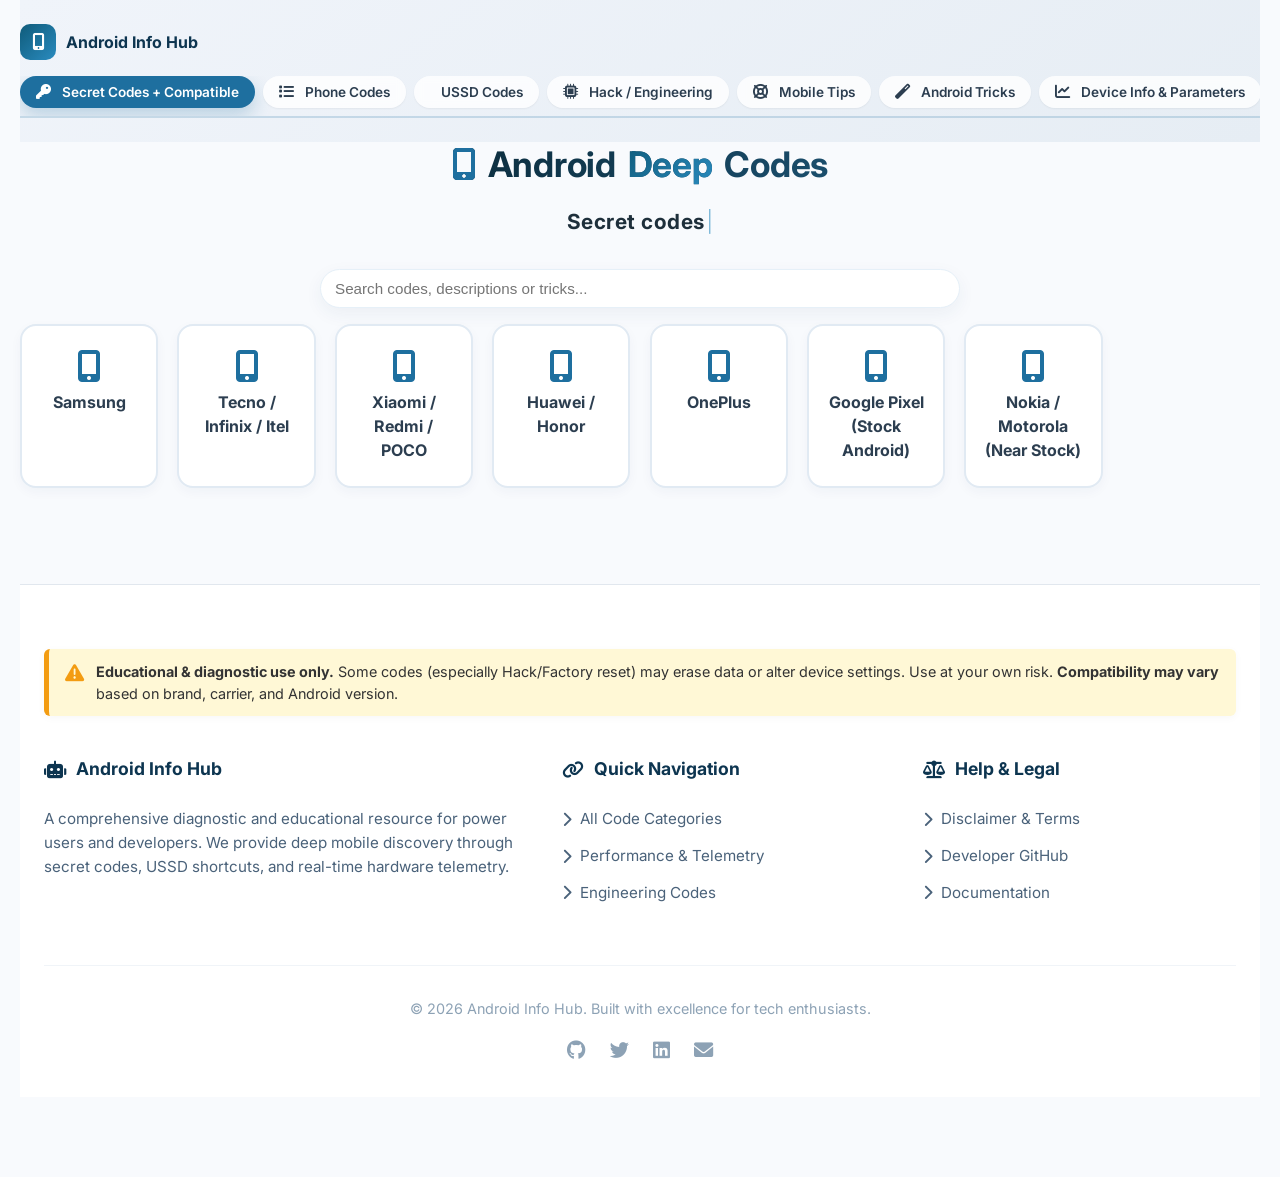
==== commit ae127672: "update" ====
--- a/index.html
+++ b/index.html
@@ -38,12 +38,8 @@
         </div>
     </div>
 
-    <div class="disclaimer-badge">
-        <i class="fas fa-exclamation-triangle"></i>
-        <span><strong>Educational &amp; diagnostic use only.</strong> Some codes (especially Hack/Factory reset) may erase data or alter device settings. Use at your own risk. <strong>Compatibility may vary</strong> based on brand, carrier, and Android version.</span>
-    </div>
-
-    <!-- Global search for smart filtering (filters the active panel) -->
+  
+  <!-- Global search for smart filtering (filters the active panel) -->
     <div style="display:flex; justify-content:center; margin-bottom:1rem;">
         <input id="globalSearch" class="global-search" placeholder="Search codes, descriptions or tricks..." aria-label="Search" />
     </div>
--- a/style.css
+++ b/style.css
@@ -386,7 +386,7 @@
         }
 
         .container {
-            max-width: 1200px;
+            max-width: 100%;
             margin: 0 auto;
             padding: 20px;
             padding-bottom: 80px; /* Space for sticky nav info */
@@ -407,7 +407,7 @@
             display: grid;
             grid-template-columns: 1.5fr 1fr 1fr;
             gap: 3rem;
-            max-width: 1200px;
+            max-width: 100%;
             margin: 0 auto;
         }
 
@@ -457,7 +457,7 @@
             margin-top: 3rem;
             padding-top: 2rem;
             text-align: center;
-            max-width: 1200px;
+            max-width: 100%;
             margin-left: auto;
             margin-right: auto;
         }
@@ -492,7 +492,7 @@
             margin: 0 auto 2.5rem auto;
             border-radius: 6px;
             color: #333;
-            max-width: 1200px;
+            max-width: 100%;
             font-size: 0.9rem;
             display: flex;
             align-items: flex-start;
@@ -735,12 +735,86 @@
             background: #dee6f0;
             transform: translateX(-3px);
         }
-        .brand-title {
-            font-size: 1.3rem;
-            color: #0d3550;
-            margin: 0;
-        }
-
+        .footer-bottom {
+            text-align: center;
+            color: #6d8faa;
+            font-size: 0.8rem;
+        }
+
+        /* --- PHONE CODES TABLE STYLING --- */
+        #search {
+            width: 100%;
+            padding: 1.2rem 1.5rem;
+            border: 2px solid #e1eaf3;
+            border-radius: 999px;
+            font-size: 1.05rem;
+            color: #1a2c3e;
+            outline: none;
+            transition: all 0.2s ease;
+            box-shadow: 0 4px 15px rgba(28,67,95,0.03);
+            margin-bottom: 0.5rem;
+            font-family: inherit;
+        }
+        #search:focus {
+            border-color: #1e6f9f;
+            box-shadow: 0 4px 20px rgba(30,111,159,0.15);
+        }
+        #count {
+            color: #6d8faa;
+            font-size: 0.85rem;
+            font-weight: 600;
+            margin-bottom: 1.2rem;
+            text-align: right;
+            padding-right: 1rem;
+        }
+        table#phoneTable {
+            width: 100%;
+            border-collapse: collapse;
+        }
+        table#phoneTable th {
+            background: #f8fafd;
+            color: #4f7a9e;
+            text-transform: uppercase;
+            font-size: 0.75rem;
+            font-weight: 700;
+            letter-spacing: 1px;
+            padding: 1rem 1.5rem;
+            text-align: left;
+            border-bottom: 2px solid #e1eaf3;
+        }
+        table#phoneTable td {
+            padding: 1.2rem 1.5rem;
+            border-bottom: 1px solid #eef2f7;
+            color: #2c3e50;
+            font-weight: 500;
+            vertical-align: middle;
+        }
+        table#phoneTable tbody tr {
+            transition: all 0.2s ease;
+            background: white;
+        }
+        table#phoneTable tbody tr:hover {
+            background: #fdfefe;
+            transform: translateY(-2px);
+            box-shadow: 0 4px 16px rgba(0,0,0,0.04);
+            border-radius: 12px;
+            z-index: 10;
+            position: relative;
+        }
+        table#phoneTable td:nth-child(4) { /* The dial code column */
+            font-family: 'SF Mono', 'Fira Code', monospace;
+            font-weight: 700;
+            color: #1e6f9f;
+            letter-spacing: 0.5px;
+            background: #f0f4fa;
+            border-radius: 6px;
+            display: inline-block;
+            padding: 0.3rem 0.8rem;
+            margin-top: 0.6rem;
+        }
+        table#phoneTable tbody tr:last-child td {
+            border-bottom: none;
+        }
 
         @media (max-width: 600px) {
             body { padding: 1rem; }
